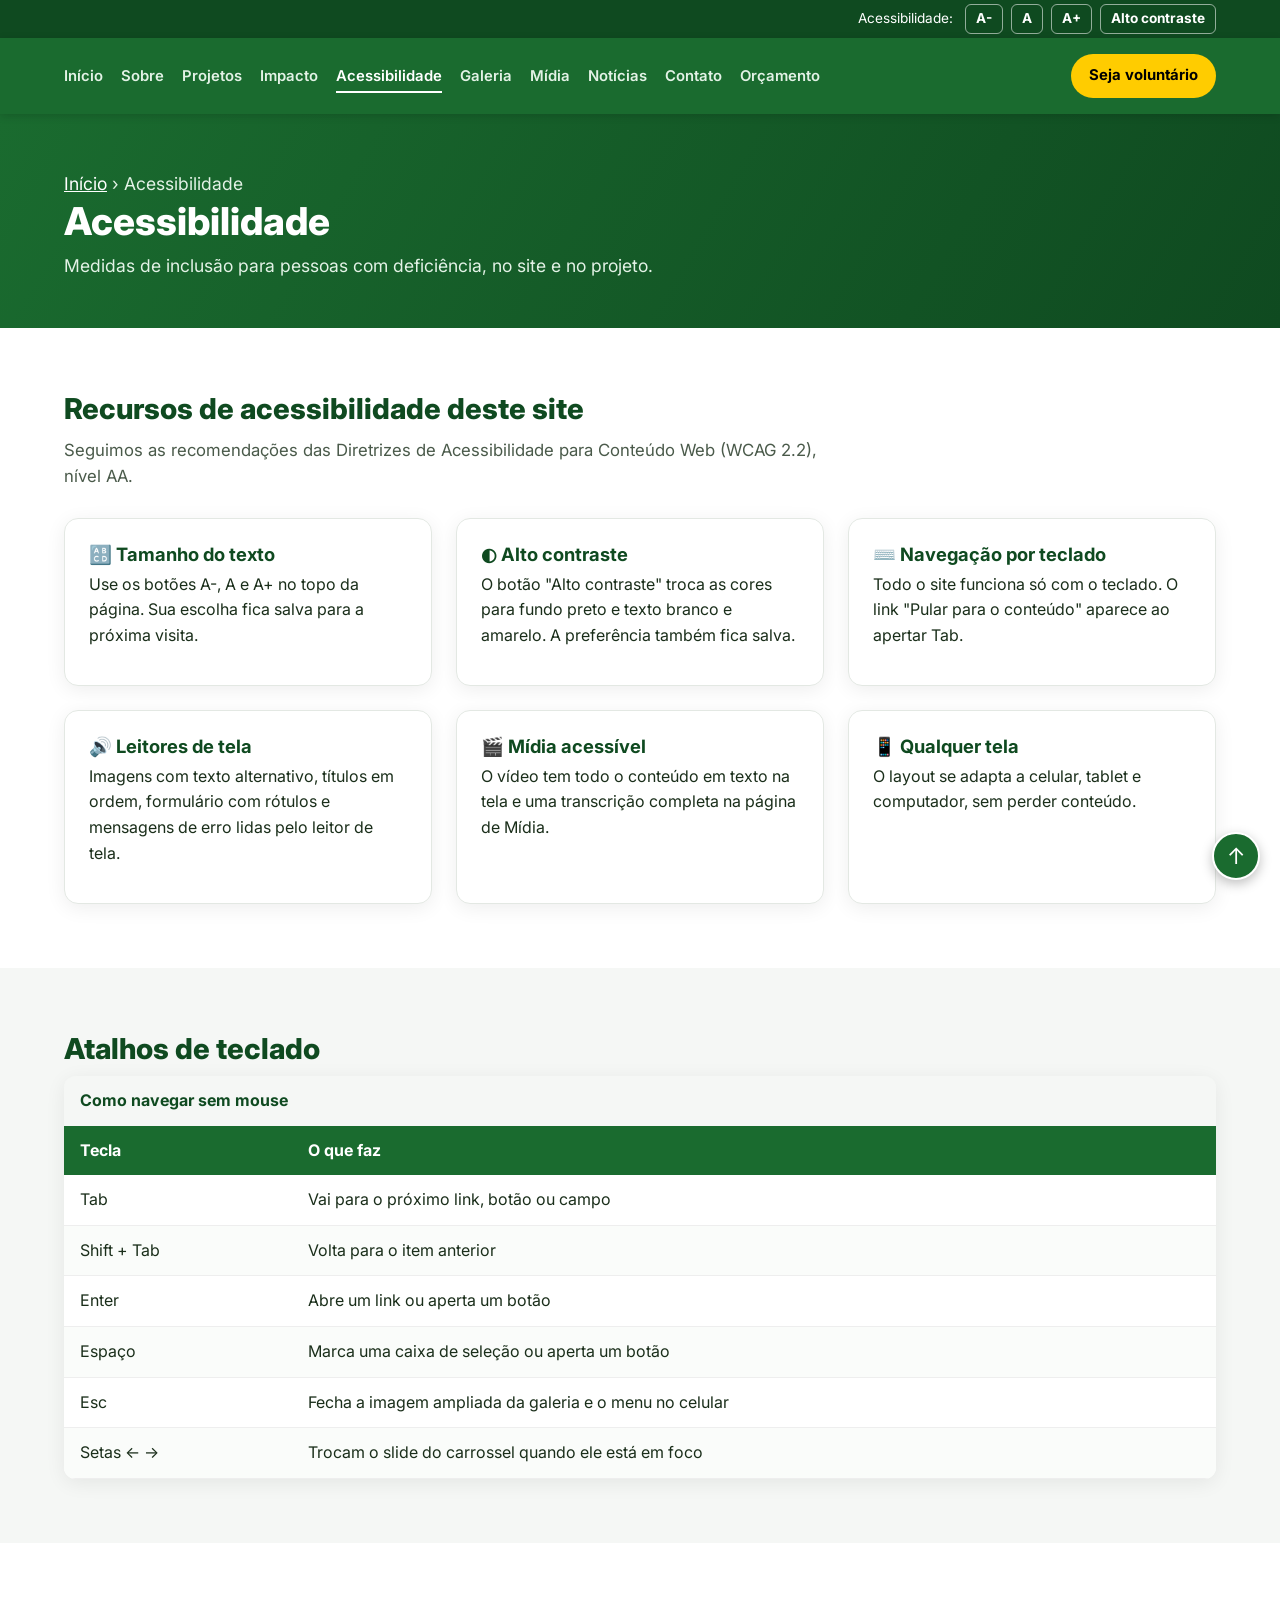
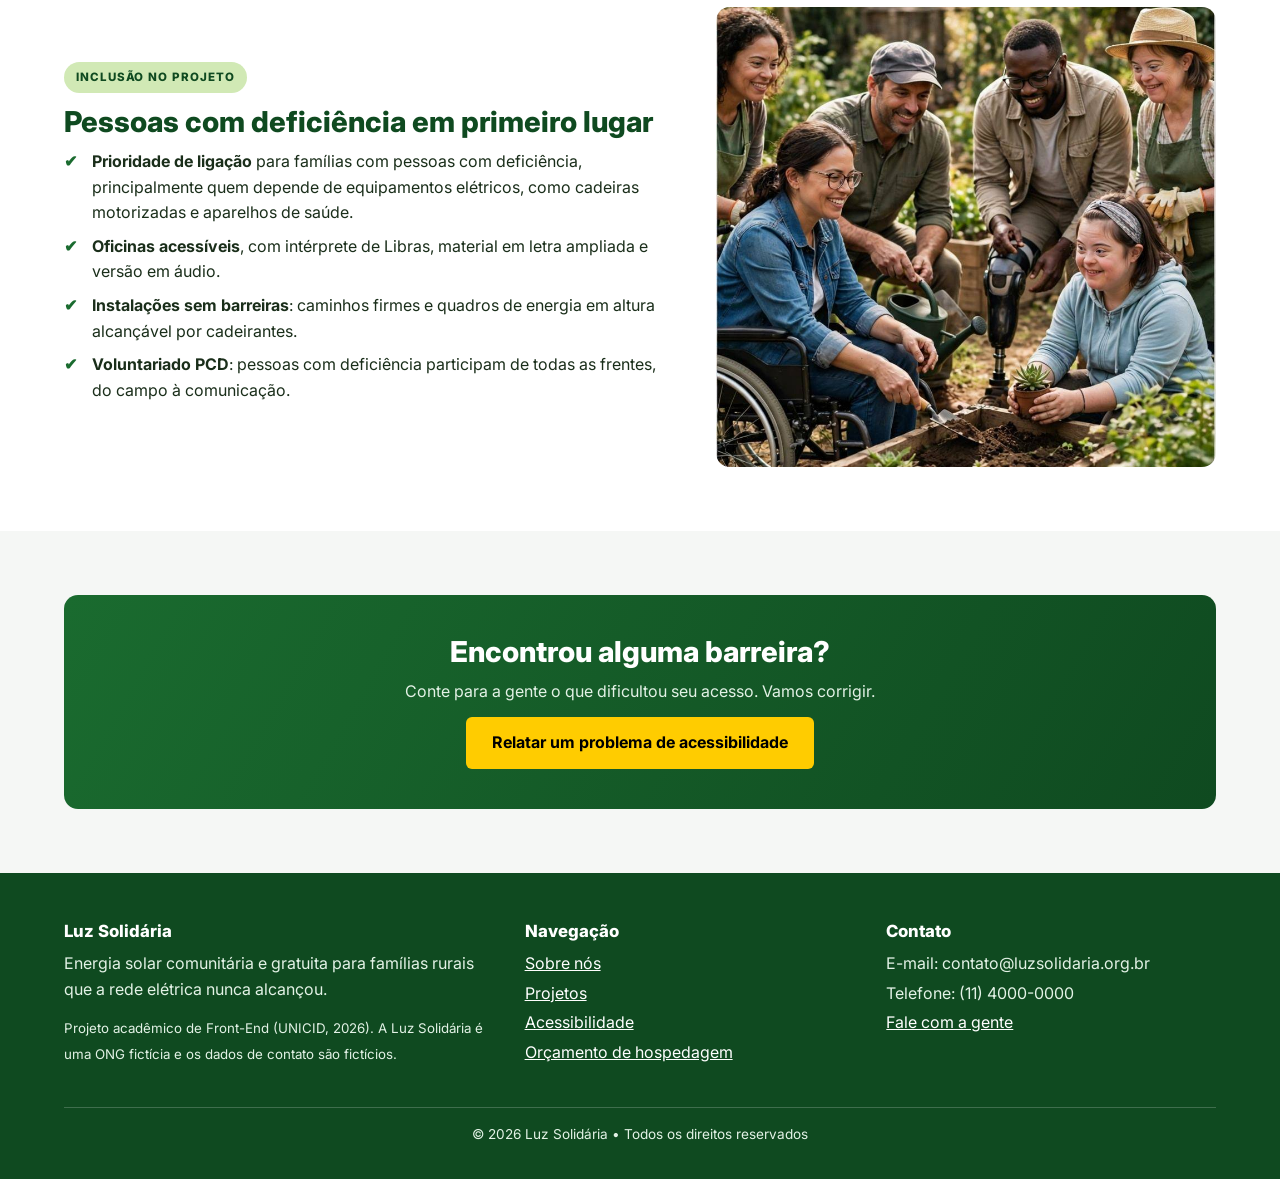
==== acessibilidade.html @ 37f4476c "primeira versão do site luz solidaria 10 paginas, CSS, JS, imagens, vídeo, áudio e documentação" ====
<!DOCTYPE html>
<html lang="pt-BR">
<head>
  <meta charset="UTF-8">
  <meta name="viewport" content="width=device-width, initial-scale=1">
  <title>Acessibilidade | Luz Solidária</title>
  <meta name="description" content="Medidas de inclusão para pessoas com deficiência no site e no projeto Luz Solidária.">
  <link rel="preconnect" href="https://fonts.googleapis.com">
  <link rel="preconnect" href="https://fonts.gstatic.com" crossorigin>
  <link href="https://fonts.googleapis.com/css2?family=Inter:wght@400;600;700;800&amp;display=swap" rel="stylesheet">
  <link rel="stylesheet" href="css/style.css">
</head>
<body>
  <a class="pular-conteudo" href="#conteudo">Pular para o conteúdo</a>

  <div class="barra-acess">
    <div class="container">
      <span>Acessibilidade:</span>
      <button type="button" id="fonte-menor" aria-label="Diminuir tamanho do texto">A-</button>
      <button type="button" id="fonte-normal" aria-label="Tamanho normal do texto">A</button>
      <button type="button" id="fonte-maior" aria-label="Aumentar tamanho do texto">A+</button>
      <button type="button" id="alto-contraste" aria-pressed="false">Alto contraste</button>
    </div>
  </div>

  <header class="cabecalho">
    <div class="container">
      <button type="button" class="menu-botao" id="menu-botao" aria-expanded="false" aria-controls="menu-principal">☰ Menu</button>
      <nav class="menu-principal" id="menu-principal" aria-label="Menu principal">
        <ul>
          <li><a href="index.html">Início</a></li>
          <li><a href="sobre.html">Sobre</a></li>
          <li><a href="projetos.html">Projetos</a></li>
          <li><a href="impacto.html">Impacto</a></li>
          <li><a href="acessibilidade.html" aria-current="page">Acessibilidade</a></li>
          <li><a href="galeria.html">Galeria</a></li>
          <li><a href="midia.html">Mídia</a></li>
          <li><a href="noticias.html">Notícias</a></li>
          <li><a href="contato.html">Contato</a></li>
          <li><a href="orcamento_hospedagem.html">Orçamento</a></li>
        </ul>
      </nav>
      <a class="btn-cabecalho" href="contato.html#parceria">Seja voluntário</a>
    </div>
  </header>

  <main id="conteudo">
    <section class="topo-pagina">
      <div class="container">
        <p class="trilha"><a href="index.html">Início</a> › Acessibilidade</p>
        <h1>Acessibilidade</h1>
        <p>Medidas de inclusão para pessoas com deficiência, no site e no projeto.</p>
      </div>
    </section>

    <section class="secao" aria-labelledby="titulo-site">
      <div class="container">
        <h2 id="titulo-site">Recursos de acessibilidade deste site</h2>
        <p class="subtitulo">Seguimos as recomendações das Diretrizes de Acessibilidade para Conteúdo Web (WCAG 2.2), nível AA.</p>
        <div class="grade-3">
          <article class="card"><h3>🔠 Tamanho do texto</h3><p>Use os botões A-, A e A+ no topo da página. Sua escolha fica salva para a próxima visita.</p></article>
          <article class="card"><h3>◐ Alto contraste</h3><p>O botão "Alto contraste" troca as cores para fundo preto e texto branco e amarelo. A preferência também fica salva.</p></article>
          <article class="card"><h3>⌨️ Navegação por teclado</h3><p>Todo o site funciona só com o teclado. O link "Pular para o conteúdo" aparece ao apertar Tab.</p></article>
          <article class="card"><h3>🔊 Leitores de tela</h3><p>Imagens com texto alternativo, títulos em ordem, formulário com rótulos e mensagens de erro lidas pelo leitor de tela.</p></article>
          <article class="card"><h3>🎬 Mídia acessível</h3><p>O vídeo tem todo o conteúdo em texto na tela e uma transcrição completa na página de Mídia.</p></article>
          <article class="card"><h3>📱 Qualquer tela</h3><p>O layout se adapta a celular, tablet e computador, sem perder conteúdo.</p></article>
        </div>
      </div>
    </section>

    <section class="secao secao-cinza" aria-labelledby="titulo-teclado">
      <div class="container">
        <h2 id="titulo-teclado">Atalhos de teclado</h2>
        <div class="tabela-rolagem">
          <table>
            <caption>Como navegar sem mouse</caption>
            <thead><tr><th scope="col">Tecla</th><th scope="col">O que faz</th></tr></thead>
            <tbody>
              <tr><td>Tab</td><td>Vai para o próximo link, botão ou campo</td></tr>
              <tr><td>Shift + Tab</td><td>Volta para o item anterior</td></tr>
              <tr><td>Enter</td><td>Abre um link ou aperta um botão</td></tr>
              <tr><td>Espaço</td><td>Marca uma caixa de seleção ou aperta um botão</td></tr>
              <tr><td>Esc</td><td>Fecha a imagem ampliada da galeria e o menu no celular</td></tr>
              <tr><td>Setas ← →</td><td>Trocam o slide do carrossel quando ele está em foco</td></tr>
            </tbody>
          </table>
        </div>
      </div>
    </section>

    <section class="secao" aria-labelledby="titulo-projeto-pcd">
      <div class="container dividido">
        <div>
          <span class="badge">Inclusão no projeto</span>
          <h2 id="titulo-projeto-pcd">Pessoas com deficiência em primeiro lugar</h2>
          <ul class="lista-check">
            <li><strong>Prioridade de ligação</strong> para famílias com pessoas com deficiência, principalmente quem depende de equipamentos elétricos, como cadeiras motorizadas e aparelhos de saúde.</li>
            <li><strong>Oficinas acessíveis</strong>, com intérprete de Libras, material em letra ampliada e versão em áudio.</li>
            <li><strong>Instalações sem barreiras</strong>: caminhos firmes e quadros de energia em altura alcançável por cadeirantes.</li>
            <li><strong>Voluntariado PCD</strong>: pessoas com deficiência participam de todas as frentes, do campo à comunicação.</li>
          </ul>
        </div>
        <img src="img/inclusao-pcd-horta.jpg" alt="Grupo de pessoas com e sem deficiência, incluindo um cadeirante e uma pessoa com prótese na perna, trabalhando juntas em uma horta" width="899" height="941" loading="lazy">
      </div>
    </section>

    <section class="secao secao-cinza">
      <div class="container">
        <div class="chamada">
          <h2>Encontrou alguma barreira?</h2>
          <p>Conte para a gente o que dificultou seu acesso. Vamos corrigir.</p>
          <a href="contato.html" class="btn btn-amarelo">Relatar um problema de acessibilidade</a>
        </div>
      </div>
    </section>
  </main>

  <footer class="rodape">
    <div class="container">
      <div class="rodape-grid">
        <div>
          <h2>Luz Solidária</h2>
          <p>Energia solar comunitária e gratuita para famílias rurais que a rede elétrica nunca alcançou.</p>
          <p><small>Projeto acadêmico de Front-End (UNICID, 2026). A Luz Solidária é uma ONG fictícia e os dados de contato são fictícios.</small></p>
        </div>
        <div>
          <h2>Navegação</h2>
          <ul>
            <li><a href="sobre.html">Sobre nós</a></li>
            <li><a href="projetos.html">Projetos</a></li>
            <li><a href="acessibilidade.html">Acessibilidade</a></li>
            <li><a href="orcamento_hospedagem.html">Orçamento de hospedagem</a></li>
          </ul>
        </div>
        <div>
          <h2>Contato</h2>
          <ul>
            <li>E-mail: contato@luzsolidaria.org.br</li>
            <li>Telefone: (11) 4000-0000</li>
            <li><a href="contato.html">Fale com a gente</a></li>
          </ul>
        </div>
      </div>
      <p class="rodape-final">© 2026 Luz Solidária • Todos os direitos reservados</p>
    </div>
  </footer>

  <a href="#conteudo" class="btn-topo" aria-label="Voltar ao topo da página">↑</a>
  <script src="js/script.js"></script>
</body>
</html>
---- css/style.css ----
/* =========================================================
   LUZ SOLIDÁRIA — folha de estilo única para as 10 páginas
   Organização:
   1. Variáveis e base       6. Componentes (cards, botões)
   2. Acessibilidade         7. Páginas específicas
   3. Barra de acessibilidade 8. Formulário
   4. Cabeçalho e menu        9. Alto contraste
   5. Rodapé                 10. Responsivo (celular/tablet)
   ========================================================= */

/* ---------- 1. VARIÁVEIS E BASE ---------- */
:root{
  --verde:#1a6b2f;
  --verde-escuro:#0f4a20;
  --verde-claro:#d1e9b5;
  --verde-fundo:#f5f7f5;
  --amarelo:#ffcc00;
  --texto:#1a2e1a;
  --texto-suave:#4a5a4a;
  --branco:#ffffff;
  --borda:#e3e8e3;
  --erro:#b3261e;
  --raio:14px;
  --sombra:0 4px 20px rgba(0,0,0,.07);
  --largura:1200px;
}
*{margin:0;padding:0;box-sizing:border-box}
html{scroll-behavior:smooth;scroll-padding-top:90px;font-size:100%}
html.fonte-grande{font-size:112.5%}
html.fonte-maior{font-size:125%}
body{font-family:'Inter',Arial,sans-serif;color:var(--texto);background:var(--branco);line-height:1.6}
img,video,iframe{max-width:100%;display:block}
a{color:var(--verde)}
h1,h2,h3{line-height:1.2;color:var(--verde-escuro)}
h1{font-size:2.4rem;font-weight:800}
h2{font-size:1.8rem;font-weight:800;margin-bottom:.6rem}
h3{font-size:1.15rem;font-weight:700;margin-bottom:.4rem}
p{margin-bottom:.8rem}
.container{max-width:var(--largura);margin:0 auto;padding:0 24px}
.secao{padding:64px 0}
.secao-cinza{background:var(--verde-fundo)}
.subtitulo{color:var(--texto-suave);font-size:1.05rem;margin-bottom:28px;max-width:760px}
.centro{text-align:center}
.centro .subtitulo{margin-left:auto;margin-right:auto}
.badge{display:inline-block;background:var(--verde-claro);color:var(--verde-escuro);font-size:.72rem;font-weight:800;letter-spacing:.08em;padding:6px 12px;border-radius:20px;margin-bottom:12px;text-transform:uppercase}
.fonte{font-size:.82rem;color:var(--texto-suave)}

/* ---------- 2. ACESSIBILIDADE ---------- */
.pular-conteudo{position:absolute;left:12px;top:-60px;background:var(--amarelo);color:#000;padding:10px 16px;border-radius:6px;font-weight:700;z-index:2000;text-decoration:none}
.pular-conteudo:focus{top:12px}
.visualmente-oculto{position:absolute!important;width:1px;height:1px;overflow:hidden;clip:rect(0 0 0 0);white-space:nowrap}
:focus-visible{outline:3px solid var(--amarelo);outline-offset:3px;box-shadow:0 0 0 6px #000}
@media (prefers-reduced-motion:reduce){
  *{animation:none!important;transition:none!important;scroll-behavior:auto!important}
}

/* ---------- 3. BARRA DE ACESSIBILIDADE ---------- */
.barra-acess{background:var(--verde-escuro);color:#fff;font-size:.85rem}
.barra-acess .container{display:flex;justify-content:flex-end;align-items:center;gap:8px;min-height:38px;flex-wrap:wrap}
.barra-acess span{margin-right:4px}
.barra-acess button{background:transparent;color:#fff;border:1px solid rgba(255,255,255,.55);border-radius:6px;padding:3px 10px;font:inherit;font-weight:700;cursor:pointer;transition:background .2s}
.barra-acess button:hover,.barra-acess button[aria-pressed="true"]{background:#fff;color:var(--verde-escuro)}

/* ---------- 4. CABEÇALHO E MENU ---------- */
.cabecalho{position:sticky;top:0;z-index:999;background:var(--verde);box-shadow:0 2px 8px rgba(0,0,0,.15)}
.cabecalho .container{display:flex;align-items:center;justify-content:space-between;gap:20px;min-height:76px}
.logo img{height:52px;width:auto;border-radius:6px}
.menu-botao{display:none;background:transparent;border:2px solid #fff;color:#fff;border-radius:8px;padding:8px 12px;font:inherit;font-weight:700;cursor:pointer}
.menu-principal ul{list-style:none;display:flex;gap:18px;align-items:center}
.menu-principal a{color:#e3f2e6;text-decoration:none;font-weight:600;font-size:.93rem;white-space:nowrap;padding:6px 0;border-bottom:2px solid transparent;transition:color .2s,border-color .2s}
.menu-principal a:hover,.menu-principal a[aria-current="page"]{color:#fff;border-bottom-color:#fff}
.btn-cabecalho{background:var(--amarelo);color:#000;padding:10px 18px;border-radius:22px;text-decoration:none;font-weight:700;font-size:.93rem;white-space:nowrap;transition:transform .2s}
.btn-cabecalho:hover{transform:translateY(-2px)}

/* ---------- 5. RODAPÉ ---------- */
.rodape{background:var(--verde-escuro);color:#e3f2e6;padding:48px 0 20px;margin-top:0}
.rodape-grid{display:grid;grid-template-columns:1.3fr 1fr 1fr;gap:32px}
.rodape h2{color:#fff;font-size:1.05rem;margin-bottom:10px}
.rodape a{color:#fff}
.rodape ul{list-style:none}
.rodape li{margin-bottom:4px}
.rodape-final{border-top:1px solid rgba(255,255,255,.2);margin-top:28px;padding-top:16px;font-size:.85rem;text-align:center}
.btn-topo{position:fixed;bottom:20px;right:20px;background:var(--verde);color:#fff;width:48px;height:48px;border-radius:50%;display:flex;align-items:center;justify-content:center;text-decoration:none;font-size:1.4rem;box-shadow:0 4px 12px rgba(0,0,0,.25);z-index:900;border:2px solid #fff}

/* ---------- 6. COMPONENTES ---------- */
.btn{display:inline-block;padding:13px 26px;border-radius:6px;font-weight:700;text-decoration:none;border:none;cursor:pointer;font:inherit;font-weight:700;transition:transform .2s,background .2s}
.btn:hover{transform:translateY(-2px)}
.btn-amarelo{background:var(--amarelo);color:#000}
.btn-verde{background:var(--verde);color:#fff}
.btn-contorno{background:transparent;color:var(--verde);border:2px solid var(--verde)}
.grade-3{display:grid;grid-template-columns:repeat(3,1fr);gap:24px}
.grade-2{display:grid;grid-template-columns:repeat(2,1fr);gap:24px}
.grade-4{display:grid;grid-template-columns:repeat(4,1fr);gap:20px}
.card{background:#fff;border:1px solid var(--borda);border-radius:var(--raio);padding:24px;box-shadow:var(--sombra);transition:transform .25s,box-shadow .25s}
.card:hover{transform:translateY(-4px);box-shadow:0 10px 28px rgba(0,0,0,.1)}
.card-destaque{border:2px solid var(--verde);border-top-width:5px;position:relative;padding-top:40px;margin-top:22px}
.card-icone{position:absolute;top:-22px;left:24px;background:var(--verde);color:#fff;width:46px;height:46px;border-radius:50%;display:flex;align-items:center;justify-content:center;font-size:1.3rem}
.card-info{margin-top:12px;font-size:.88rem;color:var(--texto-suave);display:flex;flex-direction:column;gap:2px}
.card-img{padding:0;overflow:hidden}
.card-img img{width:100%;height:210px;object-fit:cover}
.card-img .card-corpo{padding:20px}
.numeros{display:grid;grid-template-columns:repeat(4,1fr);gap:20px;text-align:center}
.numero{background:#fff;border-radius:var(--raio);padding:24px 12px;box-shadow:var(--sombra)}
.numero strong{display:block;font-size:2.2rem;font-weight:800;color:var(--verde)}
.numero span{color:var(--texto-suave);font-size:.95rem}
.dado-destaque{background:var(--verde);color:#fff;border-radius:var(--raio);padding:32px;display:grid;grid-template-columns:auto 1fr;gap:28px;align-items:center}
.dado-destaque strong{font-size:3rem;font-weight:800;color:var(--amarelo);line-height:1}
.dado-destaque p{margin:0}
.dado-destaque .fonte{color:#e3f2e6}
.dado-destaque a{color:#fff}
.lista-check{list-style:none}
.lista-check li{padding-left:28px;position:relative;margin-bottom:8px}
.lista-check li::before{content:'✔';position:absolute;left:0;color:var(--verde);font-weight:800}
.dividido{display:grid;grid-template-columns:1.1fr .9fr;gap:40px;align-items:center}
.dividido img{width:100%;border-radius:var(--raio);object-fit:cover;max-height:460px}
.passos{display:grid;grid-template-columns:repeat(3,1fr);gap:16px;counter-reset:passo}
.passo{display:flex;gap:14px;align-items:flex-start;background:#f9fdf9;border:1px solid #dfe9df;border-radius:12px;padding:16px}
.passo .passo-num{width:42px;height:42px;min-width:42px;background:var(--verde);color:#fff;border-radius:50%;display:flex;align-items:center;justify-content:center;font-weight:800;font-size:1.1rem}
.passo b{display:block;color:var(--verde-escuro)}
.passo div span{color:var(--texto-suave);font-size:.9rem;display:block}
.ods{display:flex;flex-wrap:wrap;gap:12px;list-style:none}
.ods li{background:#fff;border:2px solid var(--verde);border-radius:10px;padding:10px 14px;font-weight:700;color:var(--verde-escuro)}
.chamada{background:linear-gradient(120deg,var(--verde),var(--verde-escuro));color:#fff;border-radius:var(--raio);padding:40px;text-align:center}
.chamada h2{color:#fff}
.chamada p{color:#e3f2e6}

/* Cabeçalho interno das páginas */
.topo-pagina{background:linear-gradient(120deg,var(--verde),var(--verde-escuro));color:#fff;padding:56px 0 48px}
.topo-pagina h1{color:#fff;margin-bottom:8px}
.topo-pagina p{color:#e3f2e6;font-size:1.1rem;max-width:760px;margin:0}
.trilha{font-size:.88rem;margin-bottom:10px}
.trilha a{color:#fff}

/* Tabelas */
.tabela-rolagem{overflow-x:auto;border-radius:12px;box-shadow:var(--sombra)}
table{width:100%;border-collapse:collapse;background:#fff;min-width:560px}
caption{text-align:left;font-weight:700;padding:12px 16px;color:var(--verde-escuro);background:var(--verde-fundo)}
th{background:var(--verde);color:#fff;text-align:left;padding:12px 16px}
td{padding:12px 16px;border-bottom:1px solid #eee;vertical-align:top}
tbody tr:nth-child(even){background:#fafcfa}
.destaque-linha{background:#eef7e6!important;font-weight:600}

/* ---------- 7. PÁGINAS ESPECÍFICAS ---------- */
/* Carrossel (index) */
.carrossel{position:relative;height:72vh;min-height:440px;overflow:hidden;background:#0f4a20}
.slide{position:absolute;inset:0;background-size:cover;background-position:center;opacity:0;visibility:hidden;transition:opacity .8s ease,visibility .8s}
.slide.ativo{opacity:1;visibility:visible}
.slide::after{content:'';position:absolute;inset:0;background:linear-gradient(90deg,rgba(0,0,0,.72) 0%,rgba(0,0,0,.25) 70%)}
.slide-texto{position:absolute;left:8%;top:50%;transform:translateY(-50%);color:#fff;max-width:560px;z-index:2}
.slide-texto h1,.slide-texto h2{color:#fff;font-size:3rem;font-weight:800;margin-bottom:12px;text-shadow:0 2px 8px rgba(0,0,0,.5)}
.slide-texto p{font-size:1.15rem;color:#f0f7f0}
/* Indicador estilo Greenpeace: número + barrinhas (como na versão anterior) */
.carrossel-controles{position:absolute;bottom:30px;right:4%;z-index:5;display:flex;align-items:center;gap:14px}
.indicador-num{color:#fff;font-weight:800;font-size:15px;letter-spacing:1px;min-width:26px;text-shadow:0 1px 4px rgba(0,0,0,.6)}
.indicadores{display:flex;gap:10px;align-items:center}
.indicadores button{width:36px;height:16px;padding:0;border:none;background:transparent;cursor:pointer;display:flex;align-items:center;transition:width .3s}
.indicadores button::before{content:'';display:block;width:100%;height:3px;border-radius:2px;background:rgba(255,255,255,.4);transition:background .3s,height .3s}
.indicadores button[aria-current="true"]{width:48px}
.indicadores button[aria-current="true"]::before{background:#fff;height:4px}

/* Galeria */
.galeria-grade{display:grid;grid-template-columns:repeat(3,1fr);gap:20px}
.galeria-grade figure{background:#fff;border-radius:var(--raio);overflow:hidden;box-shadow:var(--sombra)}
.galeria-grade button{display:block;width:100%;border:none;padding:0;cursor:zoom-in;background:none}
.galeria-grade img{width:100%;height:220px;object-fit:cover;transition:transform .4s}
.galeria-grade button:hover img{transform:scale(1.05)}
.galeria-grade figcaption{padding:14px 16px;font-size:.92rem}
.galeria-grade figcaption small{display:block;color:var(--texto-suave);margin-top:4px}
.janela-imagem{border:none;border-radius:12px;padding:0;max-width:min(92vw,1100px);background:#000}
.janela-imagem::backdrop{background:rgba(0,0,0,.8)}
.janela-imagem img{max-height:80vh;width:auto;margin:0 auto}
.janela-imagem p{color:#fff;padding:12px 16px;margin:0}
.janela-imagem button{position:absolute;top:8px;right:8px;background:var(--amarelo);color:#000;border:none;border-radius:6px;padding:8px 12px;font-weight:700;cursor:pointer}

/* Mídia */
.midia-grade{display:grid;grid-template-columns:1.5fr 1fr;gap:28px;align-items:start}
.midia-grade video{width:100%;aspect-ratio:16/9;background:#000;border-radius:12px}
.midia-bloco{background:#fff;border:1px solid var(--borda);border-radius:var(--raio);padding:20px;box-shadow:var(--sombra);margin-bottom:24px}
.midia-bloco audio{width:100%;margin:12px 0}
.mapa iframe{width:100%;height:420px;border:0;border-radius:12px}
details{background:#f9fdf9;border:1px solid #dfe9df;border-radius:10px;padding:12px 16px;margin-top:12px}
summary{cursor:pointer;font-weight:700;color:var(--verde-escuro)}
details[open] summary{margin-bottom:8px}

/* Notícias */
.filtros{display:flex;flex-wrap:wrap;gap:10px;margin-bottom:28px}
.filtros button{background:#fff;color:var(--verde-escuro);border:2px solid var(--verde);border-radius:22px;padding:8px 16px;font:inherit;font-weight:700;cursor:pointer;transition:background .2s,color .2s}
.filtros button[aria-pressed="true"],.filtros button:hover{background:var(--verde);color:#fff}
.noticias-grade{display:grid;grid-template-columns:repeat(3,1fr);gap:24px}
.noticia{display:flex;flex-direction:column}
.noticia[hidden]{display:none}
.noticia .tag{color:var(--verde);font-weight:800;font-size:.75rem;letter-spacing:.06em;text-transform:uppercase}
.noticia time{color:var(--texto-suave);font-size:.85rem}
.noticia h3{margin:6px 0 8px}

/* Equipe */
.equipe{display:grid;grid-template-columns:repeat(auto-fit,minmax(200px,1fr));gap:16px}
.membro{text-align:center}
.membro .avatar{width:72px;height:72px;border-radius:50%;background:var(--verde-claro);color:var(--verde-escuro);display:flex;align-items:center;justify-content:center;font-weight:800;font-size:1.4rem;margin:0 auto 10px}
.membro span{color:var(--texto-suave);font-size:.9rem}

/* ---------- 8. FORMULÁRIO ---------- */
.form-contato{display:grid;grid-template-columns:1fr 1fr;gap:16px 20px}
.campo{display:flex;flex-direction:column;gap:6px}
.campo-inteiro{grid-column:1/-1}
.campo label{font-weight:700;color:var(--verde-escuro)}
.campo .dica{font-size:.85rem;color:var(--texto-suave)}
input,select,textarea{font:inherit;font-size:1rem;padding:11px 12px;border:2px solid #b9c7b9;border-radius:8px;background:#fff;color:var(--texto);transition:border-color .2s,box-shadow .2s}
textarea{resize:none}
input:focus,select:focus,textarea:focus{border-color:var(--verde);box-shadow:0 0 0 3px rgba(26,107,47,.25);outline:none}
.campo-erro input,.campo-erro select,.campo-erro textarea{border-color:var(--erro);background:#fff6f5}
.msg-erro{color:var(--erro);font-size:.88rem;font-weight:700;min-height:1.2em}
.check{flex-direction:row;align-items:flex-start;gap:10px}
.check input{width:20px;height:20px;margin-top:3px}
.aviso-form{grid-column:1/-1;padding:14px 16px;border-radius:8px;font-weight:700}
.aviso-form.sucesso{background:#e7f5e9;color:var(--verde-escuro);border:2px solid var(--verde)}
.aviso-form.erro{background:#fdecea;color:var(--erro);border:2px solid var(--erro)}
.rascunho-info{grid-column:1/-1;font-size:.88rem;color:var(--texto-suave);margin:0}

/* ---------- 9. ALTO CONTRASTE ---------- */
body.alto-contraste{background:#000;color:#fff}
body.alto-contraste h1,body.alto-contraste h2,body.alto-contraste h3,body.alto-contraste label,
body.alto-contraste summary,body.alto-contraste .passo b{color:#ffff00}
body.alto-contraste a{color:#ffff00}
body.alto-contraste .cabecalho,body.alto-contraste .barra-acess,body.alto-contraste .rodape,
body.alto-contraste .topo-pagina,body.alto-contraste .chamada,body.alto-contraste .dado-destaque{background:#000;border-bottom:2px solid #ffff00}
body.alto-contraste .secao-cinza,body.alto-contraste .card,body.alto-contraste .numero,body.alto-contraste .midia-bloco,
body.alto-contraste .galeria-grade figure,body.alto-contraste .passo,body.alto-contraste details,body.alto-contraste table,
body.alto-contraste td,body.alto-contraste caption,body.alto-contraste tbody tr,body.alto-contraste .ods li,
body.alto-contraste input,body.alto-contraste select,body.alto-contraste textarea{background:#000!important;color:#fff;border-color:#fff}
body.alto-contraste th{background:#ffff00;color:#000}
body.alto-contraste p,body.alto-contraste span,body.alto-contraste .subtitulo,body.alto-contraste .fonte,
body.alto-contraste time,body.alto-contraste small,body.alto-contraste li,body.alto-contraste .card-info{color:#fff}
body.alto-contraste .btn,body.alto-contraste .btn-cabecalho,body.alto-contraste .filtros button{background:#ffff00;color:#000;border:2px solid #ffff00}
body.alto-contraste .menu-principal a{color:#fff}
body.alto-contraste .menu-principal a[aria-current="page"]{color:#ffff00;border-bottom-color:#ffff00}
body.alto-contraste .slide::after{background:rgba(0,0,0,.8)}
body.alto-contraste .badge,body.alto-contraste .avatar{background:#ffff00!important;color:#000!important}
body.alto-contraste .numero strong,body.alto-contraste .dado-destaque strong{color:#ffff00}
body.alto-contraste img{filter:grayscale(30%) contrast(1.1)}

/* ---------- 10. RESPONSIVO ---------- */
@media (max-width:1240px){
  .menu-botao{display:block}
  .menu-principal{position:absolute;top:100%;left:0;right:0;background:var(--verde-escuro);display:none;box-shadow:0 8px 16px rgba(0,0,0,.2)}
  .menu-principal.aberto{display:block}
  .menu-principal ul{flex-direction:column;align-items:stretch;gap:0;padding:8px 24px 16px}
  .menu-principal a{display:block;padding:12px 0;border-bottom:1px solid rgba(255,255,255,.15);font-size:1rem}
  body.alto-contraste .menu-principal{background:#000}
}
@media (max-width:900px){
  h1{font-size:2rem}
  h2{font-size:1.5rem}
  .grade-3,.grade-4,.noticias-grade,.galeria-grade{grid-template-columns:repeat(2,1fr)}
  .numeros{grid-template-columns:repeat(2,1fr)}
  .dividido,.midia-grade,.rodape-grid{grid-template-columns:1fr}
  .passos{grid-template-columns:1fr}
  .slide-texto h1,.slide-texto h2{font-size:2.2rem}
}
@media (max-width:620px){
  .container{padding:0 16px}
  .secao{padding:44px 0}
  .grade-3,.grade-2,.grade-4,.noticias-grade,.galeria-grade,.numeros{grid-template-columns:1fr}
  .form-contato{grid-template-columns:1fr}
  .btn-cabecalho{display:none}
  .logo img{height:44px}
  .carrossel{height:78vh}
  .slide-texto{left:6%;right:6%}
  .slide-texto h1,.slide-texto h2{font-size:1.8rem}
  .slide-texto p{font-size:1rem}
  .dado-destaque{grid-template-columns:1fr;text-align:center}
  .barra-acess .container{justify-content:center}
  .barra-acess span{display:none}
  .chamada{padding:28px 20px}
  .mapa iframe{height:320px}
}

/* ---------- 11. FLUIDEZ: transições e animações suaves ---------- */
/* Troca suave entre as páginas (Chrome e Edge) */
@view-transition{navigation:auto}
::view-transition-old(root){animation:sair-pagina .25s ease both}
::view-transition-new(root){animation:entrar-pagina .35s ease both}
@keyframes sair-pagina{to{opacity:0}}
@keyframes entrar-pagina{from{opacity:0}}

/* Conteúdo aparece suavemente ao abrir a página */
main{animation:aparecer .5s cubic-bezier(.22,.61,.36,1) both}
@keyframes aparecer{from{opacity:0;transform:translateY(10px)}to{opacity:1;transform:none}}

/* Blocos surgem conforme a pessoa rola a página (só com JavaScript ligado) */
html.js .revelar{opacity:0;transform:translateY(28px);transition:opacity .7s cubic-bezier(.22,.61,.36,1),transform .7s cubic-bezier(.22,.61,.36,1)}
html.js .revelar.visivel{opacity:1;transform:none}

/* Cabeçalho ganha sombra ao rolar */
.cabecalho{transition:box-shadow .3s ease}
.cabecalho.rolou{box-shadow:0 6px 18px rgba(0,0,0,.25)}

/* Movimentos de passar o mouse mais suaves */
.card,.btn,.btn-cabecalho,.galeria-grade img,.filtros button,.menu-principal a{transition-timing-function:cubic-bezier(.22,.61,.36,1)}
.card{transition:transform .35s cubic-bezier(.22,.61,.36,1),box-shadow .35s cubic-bezier(.22,.61,.36,1)}
.galeria-grade img{transition:transform .6s cubic-bezier(.22,.61,.36,1)}

/* Menu do celular desliza ao abrir */
@media (max-width:1240px){
  .menu-principal.aberto{animation:abrir-menu .25s ease both}
  @keyframes abrir-menu{from{opacity:0;transform:translateY(-8px)}to{opacity:1;transform:none}}
}

/* Quem prefere menos movimento não vê animações */
@media (prefers-reduced-motion:reduce){
  @view-transition{navigation:none}
  main{animation:none}
  html.js .revelar{opacity:1;transform:none}
}
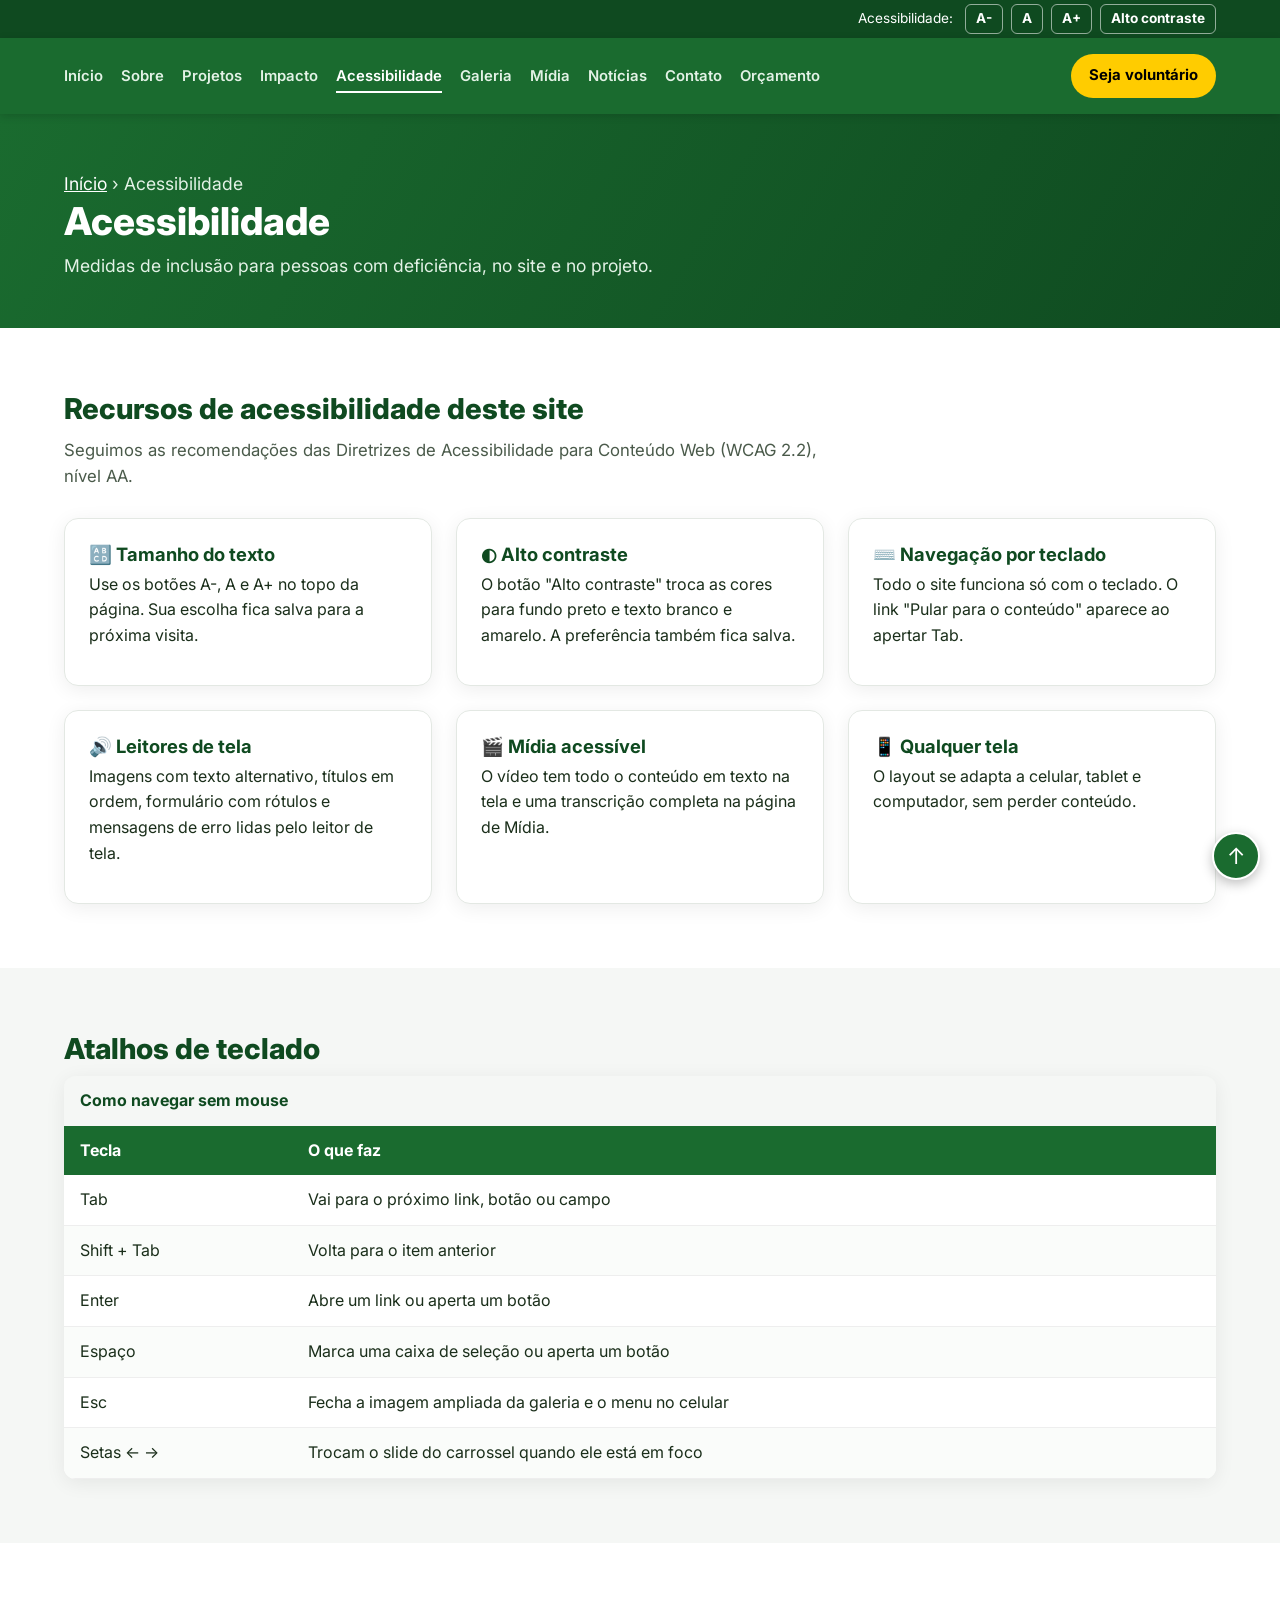
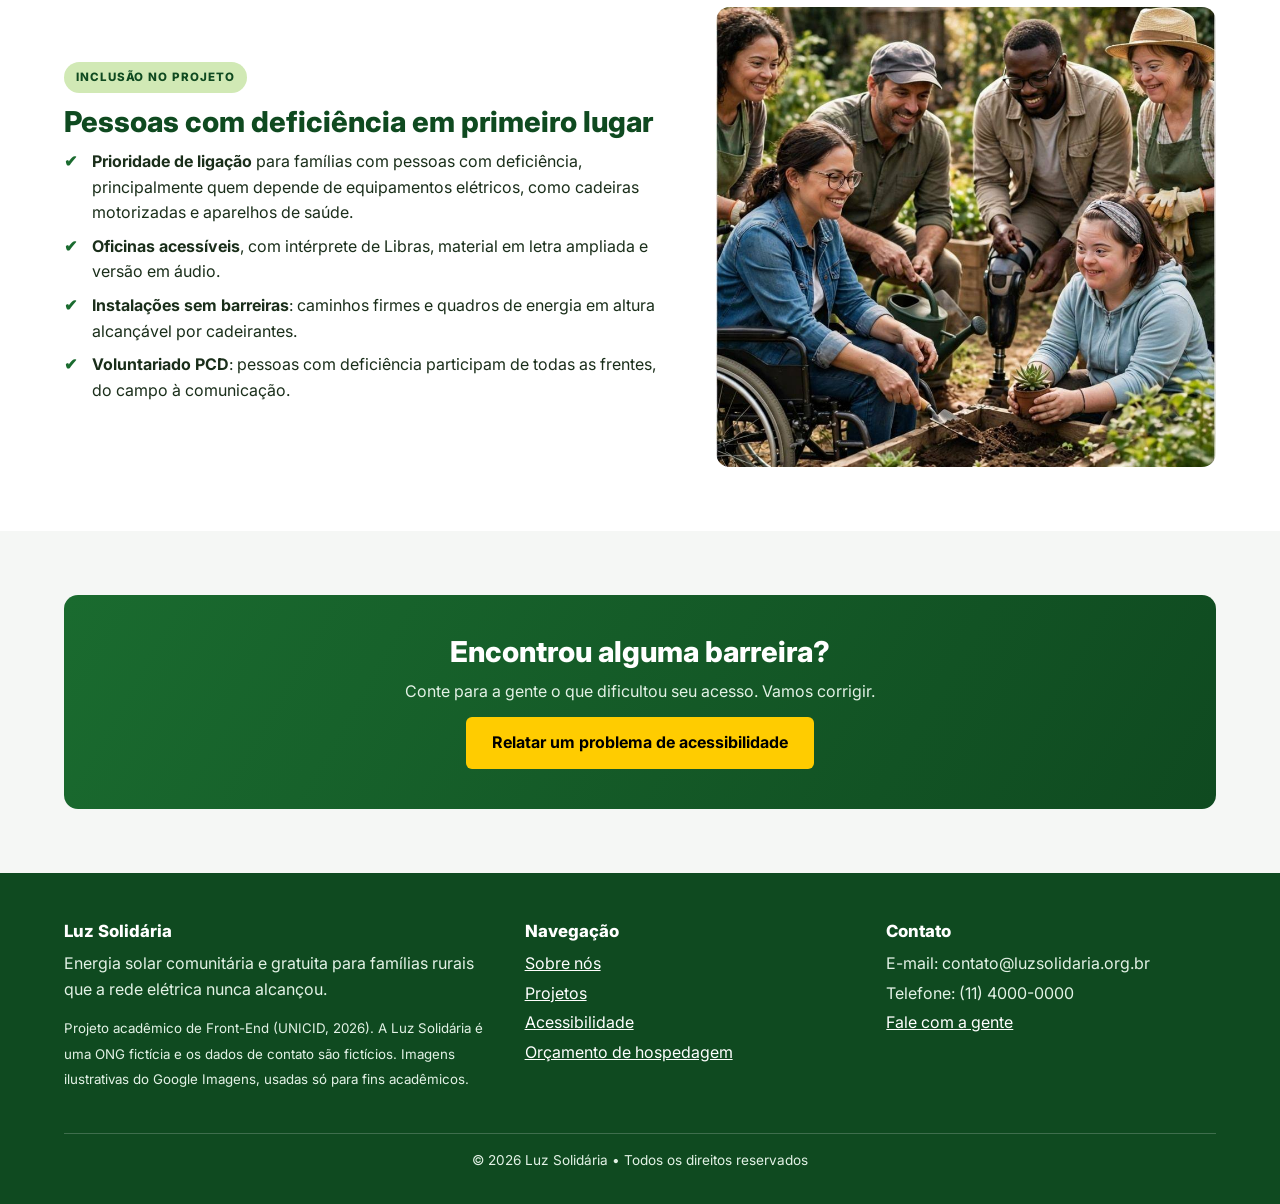
==== commit c87f0465: "atuliza fonte das imagens" ====
--- a/acessibilidade.html
+++ b/acessibilidade.html
@@ -121,7 +121,7 @@
         <div>
           <h2>Luz Solidária</h2>
           <p>Energia solar comunitária e gratuita para famílias rurais que a rede elétrica nunca alcançou.</p>
-          <p><small>Projeto acadêmico de Front-End (UNICID, 2026). A Luz Solidária é uma ONG fictícia e os dados de contato são fictícios.</small></p>
+          <p><small>Projeto acadêmico de Front-End (UNICID, 2026). A Luz Solidária é uma ONG fictícia e os dados de contato são fictícios. Imagens ilustrativas do Google Imagens, usadas só para fins acadêmicos.</small></p>
         </div>
         <div>
           <h2>Navegação</h2>
